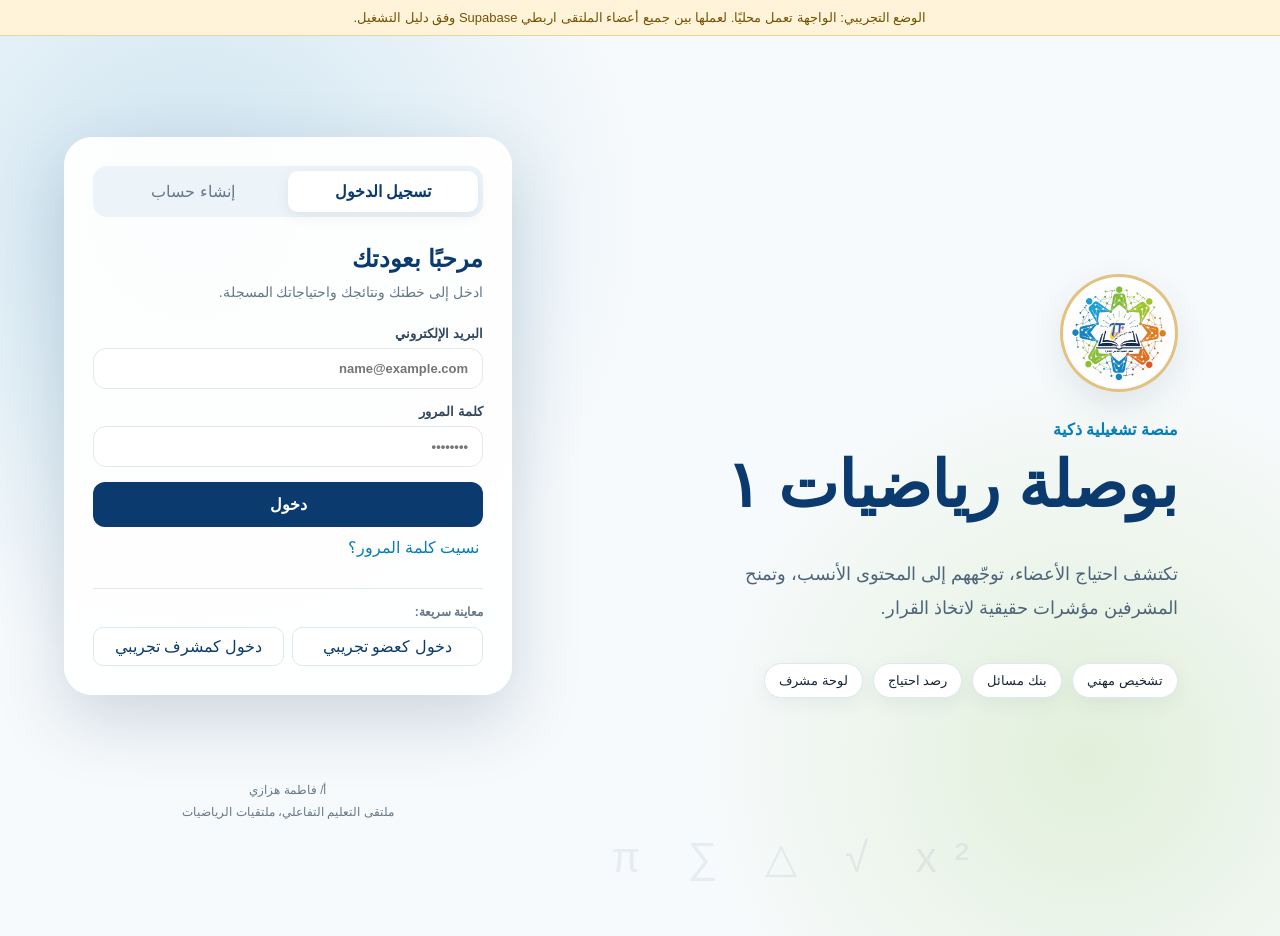
==== index.html @ 0e68ba6b "Add files via upload" ====
<!doctype html>
<html lang="ar" dir="rtl">
<head>
  <meta charset="utf-8">
  <meta name="viewport" content="width=device-width,initial-scale=1,viewport-fit=cover">
  <meta name="theme-color" content="#0b3a6f">
  <meta name="description" content="بوصلة رياضيات ١: منصة تشغيلية لاكتشاف احتياج أعضاء ملتقى الرياضيات ودعم الاستعداد للرخصة المهنية.">
  <title>بوصلة رياضيات ١</title>
  <link rel="icon" href="assets/images/logo.jpg">
  <link rel="manifest" href="manifest.webmanifest">
  <link rel="stylesheet" href="css/app.css">
</head>
<body>
  <div id="connectionBanner" class="connection-banner hidden" role="status"></div>

  <main id="authView" class="auth-layout">
    <section class="auth-brand" aria-label="تعريف المنصة">
      <div class="brand-logo"><img src="assets/images/logo.jpg" alt="شعار ملتقى التعليم التفاعلي"></div>
      <span class="eyebrow">منصة تشغيلية ذكية</span>
      <h1>بوصلة رياضيات ١</h1>
      <p>تكتشف احتياج الأعضاء، توجّههم إلى المحتوى الأنسب، وتمنح المشرفين مؤشرات حقيقية لاتخاذ القرار.</p>
      <div class="auth-features">
        <span>تشخيص مهني</span><span>بنك مسائل</span><span>رصد احتياج</span><span>لوحة مشرف</span>
      </div>
    </section>

    <section class="auth-panel" aria-label="الدخول إلى المنصة">
      <div class="auth-card">
        <div class="auth-tabs" role="tablist">
          <button id="loginTab" class="active" type="button" role="tab" aria-selected="true">تسجيل الدخول</button>
          <button id="signupTab" type="button" role="tab" aria-selected="false">إنشاء حساب</button>
        </div>

        <form id="loginForm" class="auth-form">
          <h2>مرحبًا بعودتك</h2>
          <p>ادخل إلى خطتك ونتائجك واحتياجاتك المسجلة.</p>
          <label>البريد الإلكتروني<input id="loginEmail" type="email" autocomplete="email" required placeholder="name@example.com"></label>
          <label>كلمة المرور<input id="loginPassword" type="password" autocomplete="current-password" required minlength="6" placeholder="••••••••"></label>
          <button class="primary wide" type="submit">دخول</button>
          <button id="resetPasswordBtn" class="text-button" type="button">نسيت كلمة المرور؟</button>
          <div id="demoAccounts" class="demo-accounts hidden">
            <p><strong>معاينة سريعة:</strong></p>
            <button type="button" data-demo-login="member">دخول كعضو تجريبي</button>
            <button type="button" data-demo-login="supervisor">دخول كمشرف تجريبي</button>
          </div>
        </form>

        <form id="signupForm" class="auth-form hidden">
          <h2>إنشاء حساب عضو</h2>
          <p>يسجل الحساب نتائجك وتقدمك ويرسل احتياجك للمشرفين.</p>
          <label>الاسم الكامل<input id="signupName" type="text" autocomplete="name" required minlength="3"></label>
          <label>البريد الإلكتروني<input id="signupEmail" type="email" autocomplete="email" required></label>
          <label>كلمة المرور<input id="signupPassword" type="password" autocomplete="new-password" required minlength="8"></label>
          <button class="primary wide" type="submit">إنشاء الحساب</button>
        </form>
      </div>
      <p class="auth-footer">أ/ فاطمة هزازي<br>ملتقى التعليم التفاعلي، ملتقيات الرياضيات</p>
    </section>
  </main>

  <div id="appView" class="app-layout hidden">
    <aside class="sidebar">
      <div class="app-brand">
        <img src="assets/images/logo.jpg" alt="شعار الملتقى">
        <div><strong>بوصلة رياضيات ١</strong><small>الرخصة المهنية</small></div>
      </div>
      <nav id="mainNav" class="main-nav" aria-label="التنقل الرئيسي">
        <button class="active" data-page="home"><span>⌂</span>الرئيسية</button>
        <button data-page="diagnostic"><span>◎</span>التشخيص</button>
        <button data-page="practice"><span>∑</span>بنك المسائل</button>
        <button data-page="needs"><span>✦</span>احتياجي</button>
        <button data-page="courses"><span>▤</span>الدورات</button>
        <button class="staff-only hidden" data-page="supervisor"><span>◫</span>نبض الملتقى</button>
        <button class="staff-only hidden" data-page="content"><span>⚙</span>إدارة المحتوى</button>
      </nav>
      <div class="sidebar-note">
        <strong>قاعدة مهمة</strong>
        <p>الأسئلة تدريبية مستقلة، وليست أسئلة رسمية أو مسربة.</p>
      </div>
      <footer>أ/ فاطمة هزازي<br>ملتقى التعليم التفاعلي، ملتقيات الرياضيات</footer>
    </aside>

    <section class="workspace">
      <header class="topbar">
        <div><h2 id="pageTitle">الرئيسية</h2><p id="pageSubtitle">مؤشراتك الشخصية وخطوتك التالية</p></div>
        <div class="user-area">
          <div class="user-chip"><span id="userInitial">ف</span><div><strong id="userName">عضو</strong><small id="userRole">عضو</small></div></div>
          <button id="refreshBtn" class="icon-button" type="button" title="تحديث البيانات">↻</button>
          <button id="logoutBtn" class="ghost" type="button">خروج</button>
        </div>
      </header>

      <div id="pageHome" class="page active">
        <section class="hero">
          <div>
            <span id="modeBadge" class="badge">بيانات حقيقية</span>
            <h3 id="welcomeTitle">أهلًا بك</h3>
            <p id="welcomeText">ابدأ التشخيص ليبني النظام بصمة احتياجك ويقترح أولويات المراجعة.</p>
            <div class="actions"><button class="primary" type="button" data-go="diagnostic">ابدأ التشخيص</button><button class="secondary" type="button" data-go="practice">حل مسألة</button></div>
          </div>
          <div class="readiness"><div id="readinessRing" class="ring"><strong id="readinessValue">٠٪</strong><span>الجاهزية</span></div></div>
        </section>

        <section id="memberMetrics" class="metrics-grid"></section>

        <section class="content-grid two">
          <article class="panel">
            <div class="panel-head"><div><h3>خريطة المهارات</h3><p>آخر مستوى مسجل في كل مجال</p></div><button class="link-button" type="button" data-go="diagnostic">تحديث التشخيص</button></div>
            <div id="skillProgress" class="progress-list"></div>
          </article>
          <article class="panel">
            <div class="panel-head"><div><h3>الخطوة المقترحة</h3><p>تتغير وفق أدائك واحتياجك</p></div></div>
            <div id="nextAction" class="next-action"></div>
          </article>
        </section>

        <section class="panel">
          <div class="panel-head"><div><h3>إعلانات الملتقى</h3><p>آخر التنبيهات والدورات واللقاءات</p></div></div>
          <div id="announcementsList" class="announcement-list"></div>
        </section>
      </div>

      <div id="pageDiagnostic" class="page">
        <section id="diagnosticIntro" class="panel diagnostic-intro">
          <span class="badge">١٠ أسئلة</span>
          <h3>رادار الاحتياج المهني</h3>
          <p>يقيس الفهم الرياضي، الاستدلال، وتحليل أخطاء المتعلمين. تحفظ النتيجة في حسابك وتظهر للمشرف بصورة إجمالية.</p>
          <ul><li>سؤال واحد في كل خطوة</li><li>شرح بعد كل إجابة</li><li>خريطة مهارات في النهاية</li></ul>
          <button id="startDiagnosticBtn" class="primary" type="button">ابدأ الآن</button>
        </section>
        <section id="diagnosticRunner" class="panel hidden">
          <div class="quiz-head"><div><span id="diagnosticCounter" class="badge"></span><h3 id="diagnosticSkill"></h3></div><div id="diagnosticTimer" class="timer">٠٠:٠٠</div></div>
          <div class="step-track"><i id="diagnosticTrack"></i></div>
          <p id="diagnosticQuestion" class="question-text"></p>
          <div id="diagnosticOptions" class="options"></div>
          <div id="diagnosticFeedback" class="feedback hidden" aria-live="polite"></div>
          <div class="quiz-actions"><button id="diagnosticCheckBtn" class="primary" type="button">تحقق</button><button id="diagnosticNextBtn" class="primary hidden" type="button">التالي</button></div>
        </section>
        <section id="diagnosticResult" class="panel hidden"></section>
      </div>

      <div id="pagePractice" class="page">
        <section class="panel">
          <div class="panel-head"><div><h3>بنك المسائل المهني</h3><p>اختاري المجال والمستوى، ثم حلي المسألة واكتشفي الفخ الشائع.</p></div><span id="questionCount" class="badge"></span></div>
          <div class="filters">
            <label>المجال<select id="practiceSkill"></select></label>
            <label>المستوى<select id="practiceDifficulty"><option value="">كل المستويات</option><option>متوسط</option><option>متقدم</option></select></label>
            <button id="loadQuestionsBtn" class="secondary" type="button">تحديث القائمة</button>
          </div>
          <div id="practiceList" class="question-grid"></div>
        </section>
      </div>

      <div id="pageNeeds" class="page">
        <section class="content-grid two">
          <article class="panel">
            <div class="panel-head"><div><h3>أرسل احتياجك</h3><p>يصل إلى لوحة المشرف ويُتابع حتى المعالجة.</p></div></div>
            <form id="needForm" class="stack-form">
              <label>نوع الاحتياج<select id="needType" required><option value="">اختر</option><option>شرح مبسط</option><option>تدريب على السرعة</option><option>دورة متخصصة</option><option>خطة بداية</option><option>مسألة صعبة</option><option>مادة إثرائية</option></select></label>
              <label>المجال<select id="needSkill"><option value="">عام</option></select></label>
              <label>التفاصيل<textarea id="needDetails" rows="5" maxlength="700" required placeholder="اكتب المهارة أو المشكلة التي تحتاج دعمًا فيها..."></textarea></label>
              <button class="primary" type="submit">إرسال الاحتياج</button>
            </form>
          </article>
          <article class="panel">
            <div class="panel-head"><div><h3>طلباتي</h3><p>حالة المتابعة لدى مشرفي الملتقى</p></div></div>
            <div id="myNeedsList" class="request-list"></div>
          </article>
        </section>
      </div>

      <div id="pageCourses" class="page">
        <section class="panel">
          <div class="panel-head"><div><h3>الدورات والمسارات</h3><p>مصادر موثقة ومسارات يضيفها مشرفو الملتقى.</p></div></div>
          <div id="coursesGrid" class="course-grid"></div>
        </section>
      </div>

      <div id="pageSupervisor" class="page staff-only hidden">
        <section id="supervisorMetrics" class="metrics-grid"></section>
        <section class="content-grid two">
          <article class="panel">
            <div class="panel-head"><div><h3>أكثر المهارات احتياجًا</h3><p>مبنية على أخطاء الأعضاء وطلبات الدعم</p></div></div>
            <div id="weakSkillsTable" class="table-wrap"></div>
          </article>
          <article class="panel">
            <div class="panel-head"><div><h3>أنواع الاحتياج</h3><p>لتحديد الدورة أو اللقاء التالي</p></div></div>
            <div id="needsSummary" class="progress-list"></div>
          </article>
        </section>
        <section class="panel">
          <div class="panel-head"><div><h3>طلبات الاحتياج الحديثة</h3><p>يمكن تحديث حالة كل طلب</p></div><button id="exportNeedsBtn" class="secondary" type="button">تصدير CSV</button></div>
          <div id="supervisorNeeds" class="table-wrap"></div>
        </section>
      </div>

      <div id="pageContent" class="page staff-only hidden">
        <section class="panel">
          <div class="content-tabs">
            <button class="active" data-content-tab="questions" type="button">الأسئلة</button>
            <button data-content-tab="courses" type="button">الدورات</button>
            <button data-content-tab="announcements" type="button">الإعلانات</button>
            <button class="admin-only hidden" data-content-tab="members" type="button">الأعضاء والصلاحيات</button>
          </div>
          <div id="contentQuestions" class="content-tab active">
            <div class="panel-head"><div><h3>إدارة بنك الأسئلة</h3><p>إضافة وتعديل وتفعيل الأسئلة من داخل المنصة.</p></div><button id="newQuestionBtn" class="primary" type="button">سؤال جديد</button></div>
            <div id="adminQuestions" class="table-wrap"></div>
          </div>
          <div id="contentCourses" class="content-tab">
            <div class="panel-head"><div><h3>إدارة الدورات</h3><p>روابط الدورات والقنوات والمصادر الخارجية.</p></div><button id="newCourseBtn" class="primary" type="button">دورة جديدة</button></div>
            <div id="adminCourses" class="table-wrap"></div>
          </div>
          <div id="contentAnnouncements" class="content-tab">
            <div class="panel-head"><div><h3>إدارة الإعلانات</h3><p>إعلانات تظهر للأعضاء في الصفحة الرئيسية.</p></div><button id="newAnnouncementBtn" class="primary" type="button">إعلان جديد</button></div>
            <div id="adminAnnouncements" class="table-wrap"></div>
          </div>
          <div id="contentMembers" class="content-tab admin-only hidden">
            <div class="panel-head"><div><h3>الأعضاء والصلاحيات</h3><p>ترقية مشرف أو إعادة الحساب إلى عضو. لا يمكن تعديل دور حسابك الحالي من هذه الشاشة.</p></div></div>
            <div id="adminMembers" class="table-wrap"></div>
          </div>
        </section>
      </div>

      <footer class="app-footer"><span>أ/ فاطمة هزازي</span><span>ملتقى التعليم التفاعلي، ملتقيات الرياضيات</span></footer>
    </section>

    <nav id="mobileNav" class="mobile-nav" aria-label="التنقل على الجوال"></nav>
  </div>

  <div id="modalBackdrop" class="modal-backdrop hidden" role="dialog" aria-modal="true" aria-labelledby="modalTitle">
    <div class="modal">
      <div class="modal-head"><h3 id="modalTitle"></h3><button id="modalClose" class="icon-button" type="button" aria-label="إغلاق">×</button></div>
      <div id="modalBody"></div>
    </div>
  </div>
  <div id="toast" class="toast" aria-live="polite"></div>

  <script src="js/config.js"></script>
  <script type="module" src="js/app.js"></script>
</body>
</html>
---- css/app.css ----
:root{--navy:#0b3a6f;--navy2:#082a50;--blue:#087dbb;--blue2:#36a9d6;--green:#72b92b;--orange:#ef7d10;--red:#c83c48;--gold:#d7a84c;--bg:#f5f8fb;--panel:#fff;--text:#14253a;--muted:#66788a;--line:#dfe8ef;--soft:#edf4f9;--shadow:0 12px 35px rgba(20,55,88,.10);font-family:"Tahoma","Arial",sans-serif}
*{box-sizing:border-box}html{scroll-behavior:smooth}body{margin:0;background:var(--bg);color:var(--text)}button,input,select,textarea{font:inherit}button{cursor:pointer}.hidden{display:none!important}.connection-banner{position:sticky;top:0;z-index:100;padding:10px 16px;text-align:center;background:#fff4d9;color:#735100;border-bottom:1px solid #ead39b;font-size:13px}.connection-banner.online{background:#e9f7ee;color:#235c36;border-color:#bfe1c9}.connection-banner.error{background:#fdecef;color:#8b2731;border-color:#f3bdc4}
.auth-layout{min-height:100vh;display:grid;grid-template-columns:1.1fr .9fr;background:radial-gradient(circle at 15% 20%,rgba(8,125,187,.18),transparent 35%),radial-gradient(circle at 85% 80%,rgba(114,185,43,.16),transparent 30%),#f7fafc}.auth-brand{padding:8vw;display:flex;flex-direction:column;justify-content:center;align-items:flex-start;position:relative;overflow:hidden}.auth-brand:after{content:"π  ∑  △  √  x²";position:absolute;bottom:6%;left:5%;font-size:42px;letter-spacing:18px;color:rgba(11,58,111,.07);direction:ltr}.brand-logo{width:118px;height:118px;border-radius:50%;padding:6px;background:#fff;border:3px solid rgba(215,168,76,.7);box-shadow:var(--shadow);overflow:hidden}.brand-logo img{width:100%;height:100%;object-fit:cover;border-radius:50%}.eyebrow{margin-top:28px;color:var(--blue);font-weight:700}.auth-brand h1{font-size:clamp(38px,5vw,68px);margin:10px 0 16px;color:var(--navy);line-height:1.15}.auth-brand>p{font-size:18px;line-height:1.9;max-width:650px;color:#4e6478}.auth-features{display:flex;gap:10px;flex-wrap:wrap;margin-top:20px}.auth-features span{background:#fff;border:1px solid var(--line);border-radius:999px;padding:9px 14px;font-size:13px;box-shadow:0 6px 20px rgba(20,55,88,.06)}.auth-panel{padding:5vw;display:grid;place-items:center}.auth-card{width:min(460px,100%);background:rgba(255,255,255,.94);border:1px solid #fff;border-radius:28px;padding:28px;box-shadow:0 25px 70px rgba(10,49,86,.18)}.auth-tabs{display:grid;grid-template-columns:1fr 1fr;background:var(--soft);border-radius:14px;padding:5px;margin-bottom:28px}.auth-tabs button{border:0;background:transparent;padding:11px;border-radius:10px;color:var(--muted)}.auth-tabs button.active{background:#fff;color:var(--navy);font-weight:700;box-shadow:0 4px 14px rgba(20,55,88,.08)}.auth-form h2{margin:0 0 8px;color:var(--navy)}.auth-form>p{margin:0 0 22px;color:var(--muted);line-height:1.7;font-size:14px}.auth-form label,.stack-form label,.filters label{display:grid;gap:7px;font-size:13px;font-weight:700;color:#31475d;margin-bottom:15px}.auth-form input,.stack-form input,.stack-form select,.stack-form textarea,.filters select{width:100%;border:1px solid var(--line);border-radius:13px;padding:12px 14px;background:#fff;color:var(--text);outline:none}.auth-form input:focus,.stack-form input:focus,.stack-form select:focus,.stack-form textarea:focus,.filters select:focus{border-color:var(--blue);box-shadow:0 0 0 3px rgba(8,125,187,.12)}.primary,.secondary,.ghost,.text-button,.link-button{border:0;border-radius:12px;padding:11px 16px;transition:.18s}.primary{background:var(--navy);color:#fff;font-weight:700}.primary:hover{background:var(--navy2);transform:translateY(-1px)}.secondary{background:#eaf4fa;color:var(--blue);font-weight:700}.secondary:hover{background:#d9ecf6}.ghost{background:#fff;color:var(--navy);border:1px solid var(--line)}.text-button,.link-button{background:transparent;color:var(--blue);padding-inline:4px}.wide{width:100%;padding:13px}.demo-accounts{margin-top:20px;border-top:1px solid var(--line);padding-top:16px;display:grid;grid-template-columns:1fr 1fr;gap:8px}.demo-accounts p{grid-column:1/-1;margin:0;color:var(--muted);font-size:12px}.demo-accounts button{border:1px solid var(--line);background:#fff;border-radius:10px;padding:9px;color:var(--navy)}.auth-footer{text-align:center;color:var(--muted);font-size:12px;line-height:1.8}
.app-layout{min-height:100vh;display:grid;grid-template-columns:270px minmax(0,1fr)}.sidebar{background:linear-gradient(180deg,var(--navy),var(--navy2));color:#fff;padding:22px 16px;position:sticky;top:0;height:100vh;display:flex;flex-direction:column}.app-brand{display:flex;align-items:center;gap:12px;padding:4px 8px 22px;border-bottom:1px solid rgba(255,255,255,.13)}.app-brand img{width:58px;height:58px;border-radius:50%;object-fit:cover;border:2px solid rgba(255,255,255,.75)}.app-brand strong{display:block;font-size:16px}.app-brand small{color:rgba(255,255,255,.7)}.main-nav{display:grid;gap:6px;margin-top:20px}.main-nav button{border:0;background:transparent;color:rgba(255,255,255,.78);border-radius:13px;padding:12px 14px;text-align:right;display:flex;align-items:center;gap:11px}.main-nav button span{width:24px;text-align:center;font-size:18px}.main-nav button:hover,.main-nav button.active{background:rgba(255,255,255,.13);color:#fff}.sidebar-note{margin-top:auto;background:rgba(255,255,255,.09);border:1px solid rgba(255,255,255,.12);border-radius:17px;padding:14px}.sidebar-note p{font-size:11px;line-height:1.7;color:rgba(255,255,255,.72);margin:7px 0 0}.sidebar footer{text-align:center;color:rgba(255,255,255,.55);font-size:10px;line-height:1.7;padding-top:15px}.workspace{min-width:0;padding:0 28px 26px}.topbar{min-height:92px;display:flex;justify-content:space-between;align-items:center;gap:20px}.topbar h2{margin:0;color:var(--navy);font-size:25px}.topbar p{margin:5px 0 0;color:var(--muted);font-size:13px}.user-area{display:flex;align-items:center;gap:9px}.user-chip{display:flex;align-items:center;gap:9px;background:#fff;border:1px solid var(--line);border-radius:14px;padding:7px 10px}.user-chip>span{width:34px;height:34px;border-radius:11px;background:var(--navy);color:#fff;display:grid;place-items:center;font-weight:700}.user-chip strong,.user-chip small{display:block}.user-chip strong{font-size:12px}.user-chip small{font-size:10px;color:var(--muted)}.icon-button{width:40px;height:40px;border-radius:12px;border:1px solid var(--line);background:#fff;color:var(--navy);display:grid;place-items:center;font-size:18px}.page{display:none}.page.active{display:block}.hero{background:linear-gradient(125deg,var(--navy),#116e9b);color:#fff;border-radius:28px;padding:28px 32px;display:grid;grid-template-columns:1fr 180px;align-items:center;min-height:230px;position:relative;overflow:hidden}.hero:after{content:"";position:absolute;width:300px;height:300px;border:45px solid rgba(255,255,255,.06);border-radius:50%;left:-90px;bottom:-170px}.hero h3{font-size:28px;margin:12px 0}.hero p{color:rgba(255,255,255,.8);line-height:1.8;max-width:700px}.badge{display:inline-flex;align-items:center;gap:6px;background:#eaf4fa;color:var(--blue);padding:6px 10px;border-radius:999px;font-size:11px;font-weight:700}.hero .badge{background:rgba(255,255,255,.14);color:#fff}.actions{display:flex;gap:10px;flex-wrap:wrap;margin-top:18px}.hero .primary{background:#fff;color:var(--navy)}.hero .secondary{background:rgba(255,255,255,.13);color:#fff;border:1px solid rgba(255,255,255,.18)}.readiness{display:grid;place-items:center}.ring{--value:0;width:140px;height:140px;border-radius:50%;display:grid;place-items:center;background:conic-gradient(var(--green) calc(var(--value)*1%),rgba(255,255,255,.18) 0);position:relative}.ring:before{content:"";position:absolute;inset:12px;background:#115a86;border-radius:50%}.ring strong,.ring span{position:relative;z-index:1;display:block;text-align:center}.ring strong{font-size:30px}.ring span{font-size:11px;color:rgba(255,255,255,.7)}.metrics-grid{display:grid;grid-template-columns:repeat(4,minmax(0,1fr));gap:14px;margin:18px 0}.metric-card{background:#fff;border:1px solid var(--line);border-radius:18px;padding:17px;min-height:125px}.metric-card .metric-label{display:flex;justify-content:space-between;color:var(--muted);font-size:12px}.metric-card .metric-value{font-size:27px;font-weight:800;color:var(--navy);margin:15px 0 5px}.metric-card small{color:var(--muted);font-size:11px}.content-grid{display:grid;gap:16px;margin:16px 0}.content-grid.two{grid-template-columns:repeat(2,minmax(0,1fr))}.panel{background:#fff;border:1px solid var(--line);border-radius:21px;padding:20px;box-shadow:0 5px 20px rgba(20,55,88,.04)}.panel-head{display:flex;justify-content:space-between;align-items:flex-start;gap:14px;margin-bottom:16px}.panel-head h3{margin:0 0 5px;color:var(--navy);font-size:17px}.panel-head p{margin:0;color:var(--muted);font-size:12px;line-height:1.6}.progress-list{display:grid;gap:13px}.progress-item{display:grid;grid-template-columns:125px 1fr 45px;align-items:center;gap:10px;font-size:12px}.progress-track{height:10px;background:#e9eff4;border-radius:999px;overflow:hidden}.progress-track i{display:block;height:100%;background:var(--blue);border-radius:inherit}.progress-item strong{text-align:left;color:var(--navy)}.next-action{min-height:220px;display:grid;place-items:center;text-align:center;padding:20px;background:linear-gradient(135deg,#f1f7fb,#fbfcfd);border-radius:17px;border:1px dashed #cbdce7}.next-action .action-icon{font-size:45px}.next-action h4{font-size:20px;color:var(--navy);margin:8px}.next-action p{color:var(--muted);line-height:1.7;font-size:13px}.announcement-list{display:grid;gap:10px}.announcement{border-right:4px solid var(--blue);background:#f7fafc;border-radius:12px;padding:12px 14px}.announcement h4{margin:0 0 5px;font-size:13px}.announcement p{margin:0;color:var(--muted);font-size:12px;line-height:1.7}.announcement time{display:block;color:#91a0af;font-size:10px;margin-top:7px}
.diagnostic-intro{text-align:center;padding:38px}.diagnostic-intro h3{font-size:28px;color:var(--navy);margin:13px}.diagnostic-intro>p{max-width:680px;margin:0 auto;color:var(--muted);line-height:1.8}.diagnostic-intro ul{display:flex;justify-content:center;gap:24px;flex-wrap:wrap;margin:25px 0;padding:0;list-style:none;color:#486075;font-size:13px}.quiz-head{display:flex;justify-content:space-between;align-items:center}.quiz-head h3{margin:7px 0;color:var(--navy)}.timer{font-variant-numeric:tabular-nums;background:var(--soft);padding:9px 13px;border-radius:11px;color:var(--navy)}.step-track{height:8px;background:#e8eff4;border-radius:999px;margin:20px 0 28px;overflow:hidden}.step-track i{display:block;height:100%;width:0;background:linear-gradient(90deg,var(--blue),var(--green));border-radius:inherit;transition:.3s}.question-text{font-size:19px;line-height:1.9;color:#20374d;font-weight:700}.options{display:grid;gap:10px;margin:20px 0}.option{display:flex;align-items:center;gap:12px;width:100%;text-align:right;border:1px solid var(--line);background:#fff;border-radius:13px;padding:13px;color:var(--text)}.option:hover{border-color:#9bc7df;background:#f7fbfd}.option.selected{border-color:var(--blue);background:#eaf5fb}.option.correct{border-color:var(--green);background:#edf8ed}.option.wrong{border-color:var(--red);background:#fdeff1}.option span{width:29px;height:29px;border-radius:9px;background:var(--soft);display:grid;place-items:center;color:var(--navy);font-weight:700}.feedback{padding:14px;border-radius:13px;background:#f1f7fb;border-right:4px solid var(--blue);font-size:13px;line-height:1.8}.feedback.correct{background:#edf8ed;border-color:var(--green)}.feedback.wrong{background:#fdeff1;border-color:var(--red)}.quiz-actions{display:flex;justify-content:flex-end;gap:8px;margin-top:18px}.result-summary{text-align:center}.result-score{font-size:50px;font-weight:800;color:var(--navy)}.result-skills{margin-top:25px}
.filters{display:grid;grid-template-columns:1fr 1fr auto;gap:12px;align-items:end;margin-bottom:18px}.filters label{margin:0}.question-grid{display:grid;grid-template-columns:repeat(2,minmax(0,1fr));gap:13px}.question-card{border:1px solid var(--line);border-radius:17px;padding:16px;background:#fff;display:flex;flex-direction:column}.question-card .q-meta{display:flex;justify-content:space-between;gap:8px;align-items:center}.question-card h4{color:var(--navy);margin:13px 0 8px}.question-card p{color:var(--muted);font-size:12px;line-height:1.7;display:-webkit-box;-webkit-line-clamp:3;-webkit-box-orient:vertical;overflow:hidden}.question-card button{margin-top:auto}.difficulty{font-size:10px;border-radius:999px;padding:5px 8px;background:#fff3df;color:#9b5706}.stack-form textarea{resize:vertical}.request-list{display:grid;gap:10px}.request-card{border:1px solid var(--line);border-radius:14px;padding:13px}.request-card header{display:flex;justify-content:space-between;gap:10px}.request-card h4{margin:0;font-size:13px}.request-card p{color:var(--muted);font-size:12px;line-height:1.7}.status{display:inline-flex;border-radius:999px;padding:5px 8px;font-size:10px}.status.open{background:#fff2df;color:#965300}.status.in_progress{background:#eaf4fa;color:#176d9c}.status.resolved{background:#edf8ed;color:#36763d}.course-grid{display:grid;grid-template-columns:repeat(3,minmax(0,1fr));gap:14px}.course-card{border:1px solid var(--line);border-radius:18px;overflow:hidden;background:#fff;display:flex;flex-direction:column}.course-cover{min-height:112px;background:linear-gradient(135deg,var(--navy),var(--blue));color:#fff;padding:17px;display:flex;justify-content:space-between;align-items:flex-start}.course-cover .course-icon{font-size:34px}.course-body{padding:15px;display:flex;flex-direction:column;flex:1}.course-body h4{margin:0 0 7px;color:var(--navy)}.course-body p{color:var(--muted);font-size:12px;line-height:1.7;flex:1}.course-links{display:flex;gap:7px;flex-wrap:wrap}.course-links a{border-radius:10px;padding:8px 10px;text-decoration:none;font-size:11px;background:#eaf4fa;color:var(--blue);font-weight:700}.course-links a.primary-link{background:var(--navy);color:#fff}
.table-wrap{overflow:auto}.data-table{width:100%;border-collapse:collapse;min-width:680px}.data-table th,.data-table td{text-align:right;padding:11px 9px;border-bottom:1px solid var(--line);font-size:12px;vertical-align:top}.data-table th{color:var(--muted);font-size:11px;background:#f8fafc}.data-table select{border:1px solid var(--line);border-radius:9px;padding:7px;background:#fff}.table-actions{display:flex;gap:5px}.table-actions button{border:0;border-radius:8px;padding:6px 8px;font-size:10px}.table-actions .edit{background:#eaf4fa;color:var(--blue)}.table-actions .toggle{background:#fff2df;color:#965300}.content-tabs{display:flex;gap:7px;border-bottom:1px solid var(--line);padding-bottom:12px;margin-bottom:20px}.content-tabs button{border:0;background:transparent;padding:9px 13px;border-radius:10px;color:var(--muted)}.content-tabs button.active{background:var(--navy);color:#fff}.content-tab{display:none}.content-tab.active{display:block}.app-footer{display:flex;justify-content:space-between;gap:10px;flex-wrap:wrap;color:var(--muted);font-size:11px;border-top:1px solid var(--line);padding-top:18px;margin-top:22px}.mobile-nav{display:none}
.modal-backdrop{position:fixed;inset:0;background:rgba(4,25,45,.62);z-index:200;display:grid;place-items:center;padding:20px}.modal{width:min(720px,100%);max-height:90vh;overflow:auto;background:#fff;border-radius:23px;padding:20px;box-shadow:0 30px 90px rgba(0,0,0,.3)}.modal-head{display:flex;justify-content:space-between;align-items:center;border-bottom:1px solid var(--line);padding-bottom:12px;margin-bottom:16px}.modal-head h3{margin:0;color:var(--navy)}.modal-form{display:grid;grid-template-columns:1fr 1fr;gap:12px}.modal-form label{display:grid;gap:6px;font-size:12px;font-weight:700}.modal-form input,.modal-form select,.modal-form textarea{border:1px solid var(--line);border-radius:11px;padding:10px;width:100%}.modal-form .full{grid-column:1/-1}.modal-actions{grid-column:1/-1;display:flex;justify-content:flex-end;gap:8px}.toast{position:fixed;left:20px;bottom:20px;z-index:300;background:var(--navy2);color:#fff;border-radius:13px;padding:12px 15px;max-width:350px;box-shadow:var(--shadow);opacity:0;transform:translateY(50px);transition:.25s;pointer-events:none;font-size:12px}.toast.show{opacity:1;transform:none}.empty-state{text-align:center;color:var(--muted);padding:35px 15px}.loading{color:var(--muted);padding:20px;text-align:center}
@media(max-width:1100px){.metrics-grid{grid-template-columns:repeat(2,1fr)}.course-grid{grid-template-columns:repeat(2,1fr)}}
@media(max-width:860px){.auth-layout{grid-template-columns:1fr}.auth-brand{padding:45px 24px 20px;align-items:center;text-align:center}.auth-panel{padding:20px 16px 45px}.app-layout{display:block}.sidebar{display:none}.workspace{padding:0 14px 92px}.topbar{min-height:78px}.topbar p{display:none}.user-chip div{display:none}.hero{grid-template-columns:1fr;padding:23px}.readiness{display:none}.content-grid.two{grid-template-columns:1fr}.question-grid{grid-template-columns:1fr}.course-grid{grid-template-columns:1fr 1fr}.mobile-nav{position:fixed;right:8px;left:8px;bottom:8px;z-index:80;background:rgba(255,255,255,.96);backdrop-filter:blur(12px);border:1px solid var(--line);box-shadow:var(--shadow);border-radius:17px;padding:5px;display:grid;grid-template-columns:repeat(5,1fr);gap:3px}.mobile-nav button{border:0;background:transparent;color:var(--muted);border-radius:11px;padding:7px 2px;font-size:8px}.mobile-nav button span{display:block;font-size:16px}.mobile-nav button.active{background:var(--navy);color:#fff}.toast{bottom:85px}}
@media(max-width:590px){.auth-brand h1{font-size:37px}.brand-logo{width:92px;height:92px}.auth-card{padding:20px}.topbar h2{font-size:20px}.user-area .ghost{padding:9px}.metrics-grid{grid-template-columns:1fr}.course-grid{grid-template-columns:1fr}.filters{grid-template-columns:1fr}.panel{padding:15px}.question-text{font-size:16px}.progress-item{grid-template-columns:100px 1fr 40px}.modal-form{grid-template-columns:1fr}.modal-form .full,.modal-actions{grid-column:1}.mobile-nav{grid-template-columns:repeat(5,1fr)}}
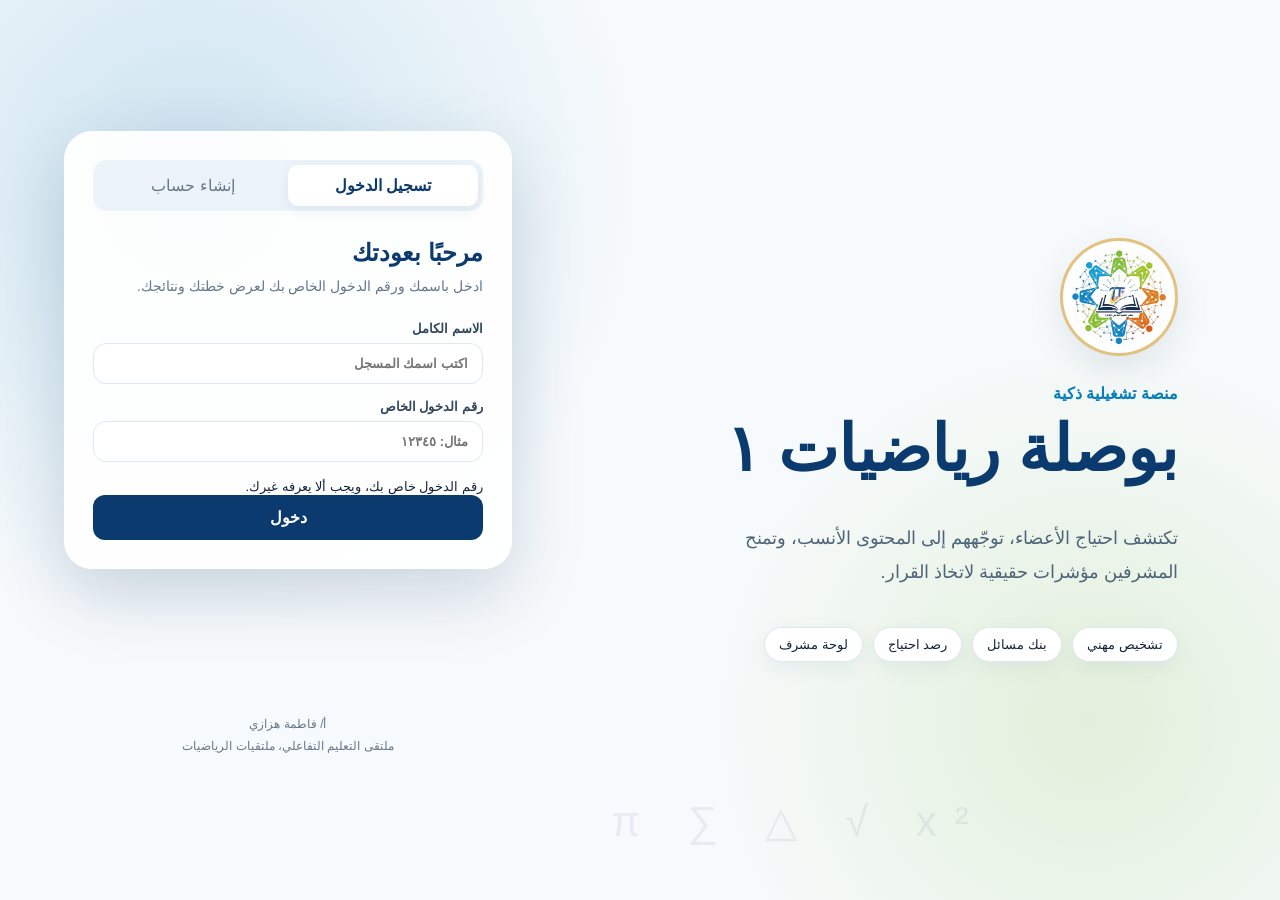
==== commit 4ccc1642: "Add files via upload" ====
--- a/index.html
+++ b/index.html
@@ -33,11 +33,11 @@
 
         <form id="loginForm" class="auth-form">
           <h2>مرحبًا بعودتك</h2>
-          <p>ادخل إلى خطتك ونتائجك واحتياجاتك المسجلة.</p>
-          <label>البريد الإلكتروني<input id="loginEmail" type="email" autocomplete="email" required placeholder="name@example.com"></label>
-          <label>كلمة المرور<input id="loginPassword" type="password" autocomplete="current-password" required minlength="6" placeholder="••••••••"></label>
+          <p>ادخل باسمك ورقم الدخول الخاص بك لعرض خطتك ونتائجك.</p>
+          <label>الاسم الكامل<input id="loginName" type="text" autocomplete="name" required minlength="3" maxlength="80" placeholder="اكتب اسمك المسجل"></label>
+          <label>رقم الدخول الخاص<input id="loginMemberNumber" type="text" inputmode="numeric" autocomplete="username" required minlength="5" maxlength="12" placeholder="مثال: ١٢٣٤٥"></label>
+          <small class="auth-help">رقم الدخول خاص بك، ويجب ألا يعرفه غيرك.</small>
           <button class="primary wide" type="submit">دخول</button>
-          <button id="resetPasswordBtn" class="text-button" type="button">نسيت كلمة المرور؟</button>
           <div id="demoAccounts" class="demo-accounts hidden">
             <p><strong>معاينة سريعة:</strong></p>
             <button type="button" data-demo-login="member">دخول كعضو تجريبي</button>
@@ -47,10 +47,10 @@
 
         <form id="signupForm" class="auth-form hidden">
           <h2>إنشاء حساب عضو</h2>
-          <p>يسجل الحساب نتائجك وتقدمك ويرسل احتياجك للمشرفين.</p>
-          <label>الاسم الكامل<input id="signupName" type="text" autocomplete="name" required minlength="3"></label>
-          <label>البريد الإلكتروني<input id="signupEmail" type="email" autocomplete="email" required></label>
-          <label>كلمة المرور<input id="signupPassword" type="password" autocomplete="new-password" required minlength="8"></label>
+          <p>اختر رقم دخول فريدًا واحفظه؛ ستستخدمه للدخول من أي جهاز.</p>
+          <label>الاسم الكامل<input id="signupName" type="text" autocomplete="name" required minlength="3" maxlength="80"></label>
+          <label>رقم الدخول الخاص<input id="signupMemberNumber" type="text" inputmode="numeric" autocomplete="new-password" required minlength="5" maxlength="12" placeholder="من ٥ إلى ١٢ رقمًا"></label>
+          <small class="auth-help">يفضل اختيار ٨ أرقام أو أكثر وعدم مشاركتها مع الآخرين.</small>
           <button class="primary wide" type="submit">إنشاء الحساب</button>
         </form>
       </div>
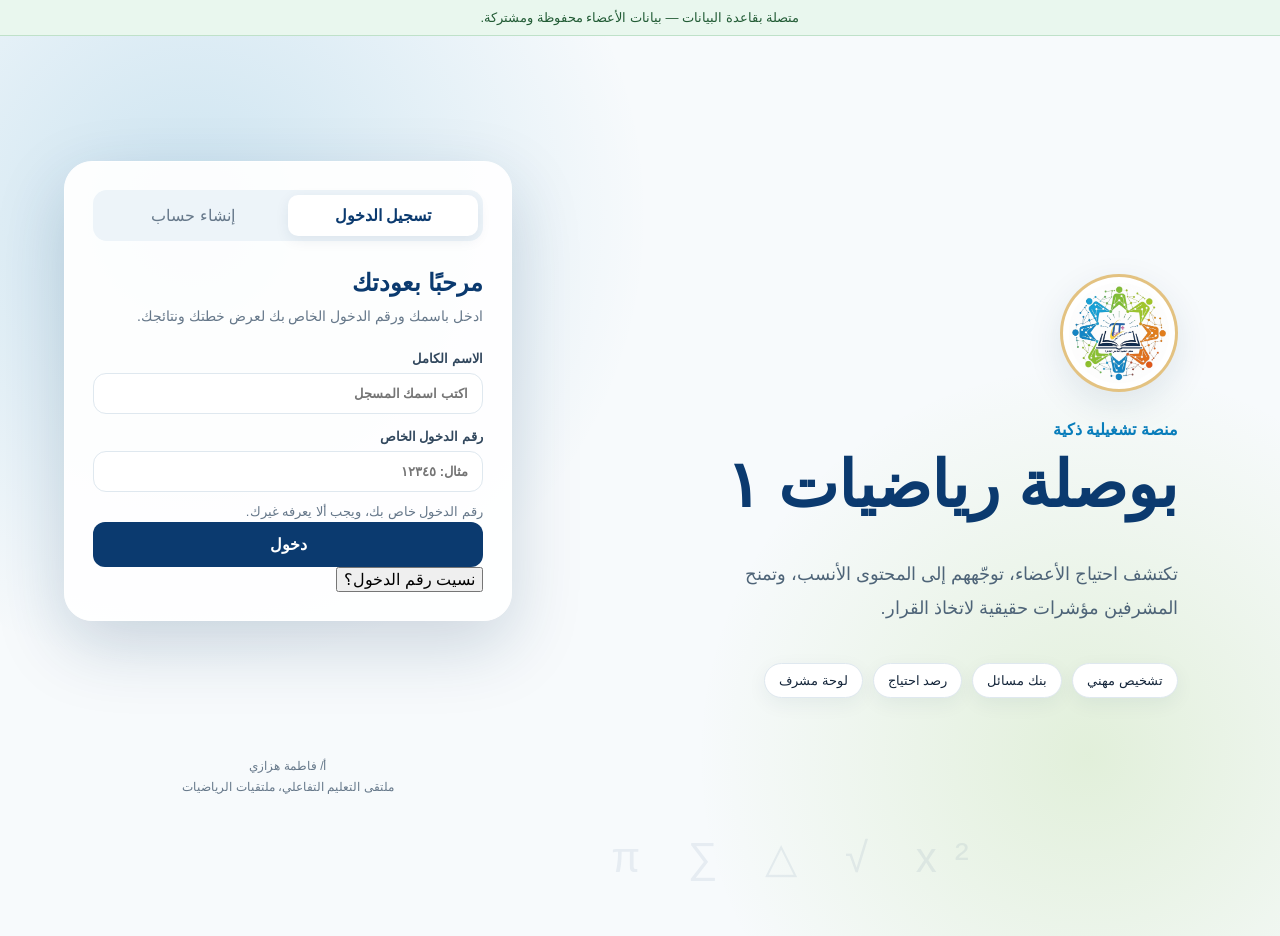
==== commit 8a7697eb: "Add files via upload" ====
--- a/index.html
+++ b/index.html
@@ -8,6 +8,9 @@
   <title>بوصلة رياضيات ١</title>
   <link rel="icon" href="assets/images/logo.jpg">
   <link rel="manifest" href="manifest.webmanifest">
+  <link rel="preconnect" href="https://fonts.googleapis.com">
+  <link rel="preconnect" href="https://fonts.gstatic.com" crossorigin>
+  <link href="https://fonts.googleapis.com/css2?family=Tajawal:wght@400;500;700;800&display=swap" rel="stylesheet">
   <link rel="stylesheet" href="css/app.css">
 </head>
 <body>
@@ -38,6 +41,7 @@
           <label>رقم الدخول الخاص<input id="loginMemberNumber" type="text" inputmode="numeric" autocomplete="username" required minlength="5" maxlength="12" placeholder="مثال: ١٢٣٤٥"></label>
           <small class="auth-help">رقم الدخول خاص بك، ويجب ألا يعرفه غيرك.</small>
           <button class="primary wide" type="submit">دخول</button>
+          <button id="forgotAccessBtn" class="auth-recovery-link" type="button">نسيت رقم الدخول؟</button>
           <div id="demoAccounts" class="demo-accounts hidden">
             <p><strong>معاينة سريعة:</strong></p>
             <button type="button" data-demo-login="member">دخول كعضو تجريبي</button>
--- a/css/app.css
+++ b/css/app.css
@@ -9,3 +9,5 @@
 @media(max-width:1100px){.metrics-grid{grid-template-columns:repeat(2,1fr)}.course-grid{grid-template-columns:repeat(2,1fr)}}
 @media(max-width:860px){.auth-layout{grid-template-columns:1fr}.auth-brand{padding:45px 24px 20px;align-items:center;text-align:center}.auth-panel{padding:20px 16px 45px}.app-layout{display:block}.sidebar{display:none}.workspace{padding:0 14px 92px}.topbar{min-height:78px}.topbar p{display:none}.user-chip div{display:none}.hero{grid-template-columns:1fr;padding:23px}.readiness{display:none}.content-grid.two{grid-template-columns:1fr}.question-grid{grid-template-columns:1fr}.course-grid{grid-template-columns:1fr 1fr}.mobile-nav{position:fixed;right:8px;left:8px;bottom:8px;z-index:80;background:rgba(255,255,255,.96);backdrop-filter:blur(12px);border:1px solid var(--line);box-shadow:var(--shadow);border-radius:17px;padding:5px;display:grid;grid-template-columns:repeat(5,1fr);gap:3px}.mobile-nav button{border:0;background:transparent;color:var(--muted);border-radius:11px;padding:7px 2px;font-size:8px}.mobile-nav button span{display:block;font-size:16px}.mobile-nav button.active{background:var(--navy);color:#fff}.toast{bottom:85px}}
 @media(max-width:590px){.auth-brand h1{font-size:37px}.brand-logo{width:92px;height:92px}.auth-card{padding:20px}.topbar h2{font-size:20px}.user-area .ghost{padding:9px}.metrics-grid{grid-template-columns:1fr}.course-grid{grid-template-columns:1fr}.filters{grid-template-columns:1fr}.panel{padding:15px}.question-text{font-size:16px}.progress-item{grid-template-columns:100px 1fr 40px}.modal-form{grid-template-columns:1fr}.modal-form .full,.modal-actions{grid-column:1}.mobile-nav{grid-template-columns:repeat(5,1fr)}}
+
+.auth-help{display:block;margin-top:-.35rem;color:var(--muted);font-size:.82rem;line-height:1.6}
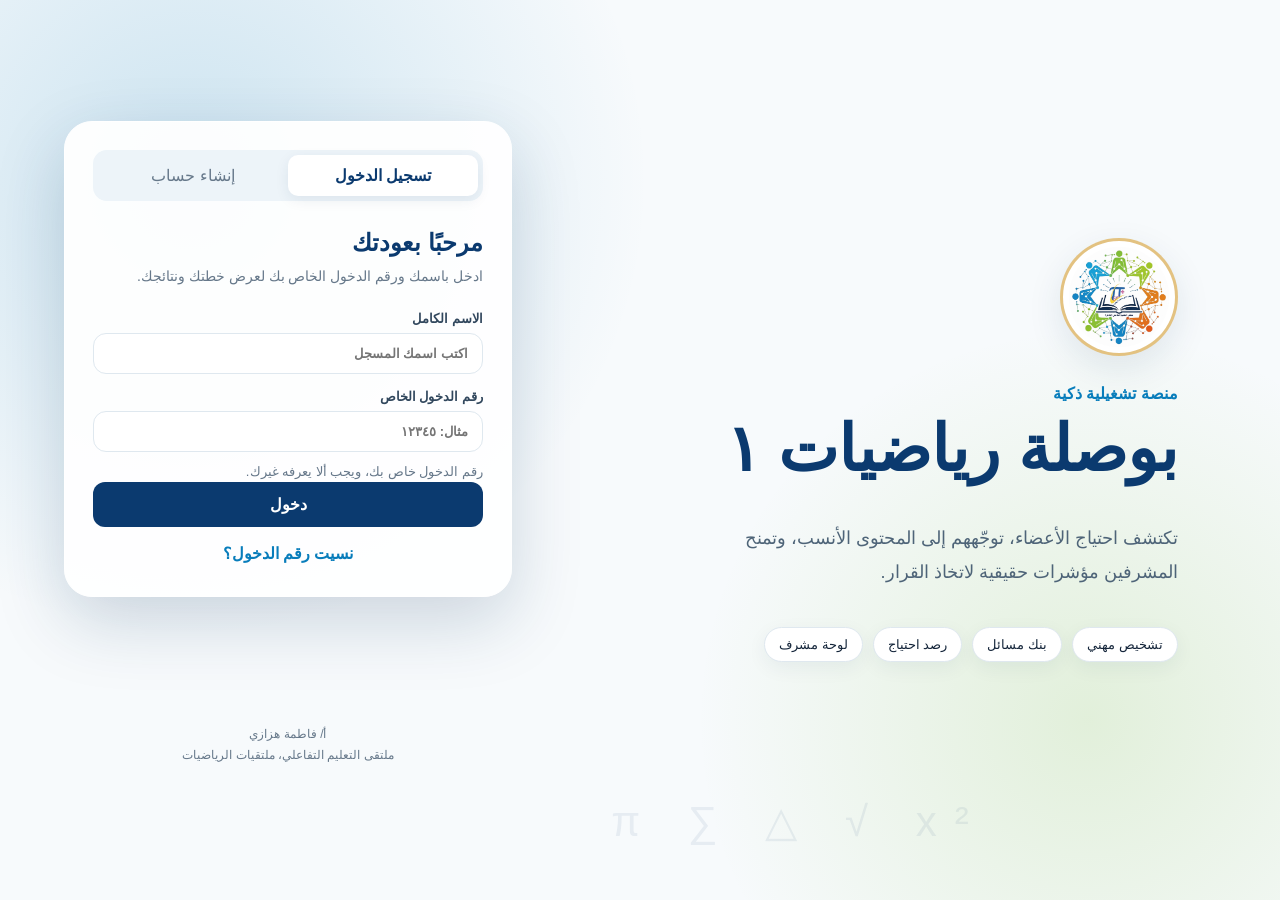
==== commit 290c4557: "Add files via upload" ====
--- a/index.html
+++ b/index.html
@@ -205,6 +205,7 @@
             <button data-content-tab="courses" type="button">الدورات</button>
             <button data-content-tab="announcements" type="button">الإعلانات</button>
             <button class="admin-only hidden" data-content-tab="members" type="button">الأعضاء والصلاحيات</button>
+            <button class="admin-only hidden" data-content-tab="recoveries" type="button">طلبات استعادة الدخول</button>
           </div>
           <div id="contentQuestions" class="content-tab active">
             <div class="panel-head"><div><h3>إدارة بنك الأسئلة</h3><p>إضافة وتعديل وتفعيل الأسئلة من داخل المنصة.</p></div><button id="newQuestionBtn" class="primary" type="button">سؤال جديد</button></div>
@@ -221,6 +222,13 @@
           <div id="contentMembers" class="content-tab admin-only hidden">
             <div class="panel-head"><div><h3>الأعضاء والصلاحيات</h3><p>ترقية مشرف أو إعادة الحساب إلى عضو. لا يمكن تعديل دور حسابك الحالي من هذه الشاشة.</p></div></div>
             <div id="adminMembers" class="table-wrap"></div>
+          </div>
+          <div id="contentRecoveries" class="content-tab admin-only hidden">
+            <div class="panel-head">
+              <div><h3>طلبات استعادة رقم الدخول</h3><p>راجعي هوية العضو خارج المنصة أولًا، ثم اختاري حسابه ووافقي على الطلب. يحصل العضو على الرقم داخل نافذة الاستعادة باستخدام رمز المتابعة.</p></div>
+              <button id="refreshRecoveriesBtn" class="secondary" type="button">تحديث الطلبات</button>
+            </div>
+            <div id="adminRecoveries" class="table-wrap"></div>
           </div>
         </section>
       </div>
--- a/css/app.css
+++ b/css/app.css
@@ -1,5 +1,5 @@
-:root{--navy:#0b3a6f;--navy2:#082a50;--blue:#087dbb;--blue2:#36a9d6;--green:#72b92b;--orange:#ef7d10;--red:#c83c48;--gold:#d7a84c;--bg:#f5f8fb;--panel:#fff;--text:#14253a;--muted:#66788a;--line:#dfe8ef;--soft:#edf4f9;--shadow:0 12px 35px rgba(20,55,88,.10);font-family:"Tahoma","Arial",sans-serif}
-*{box-sizing:border-box}html{scroll-behavior:smooth}body{margin:0;background:var(--bg);color:var(--text)}button,input,select,textarea{font:inherit}button{cursor:pointer}.hidden{display:none!important}.connection-banner{position:sticky;top:0;z-index:100;padding:10px 16px;text-align:center;background:#fff4d9;color:#735100;border-bottom:1px solid #ead39b;font-size:13px}.connection-banner.online{background:#e9f7ee;color:#235c36;border-color:#bfe1c9}.connection-banner.error{background:#fdecef;color:#8b2731;border-color:#f3bdc4}
+:root{--navy:#0b3a6f;--navy2:#082a50;--blue:#087dbb;--blue2:#36a9d6;--green:#72b92b;--orange:#ef7d10;--red:#c83c48;--gold:#d7a84c;--bg:#f5f8fb;--panel:#fff;--text:#14253a;--muted:#66788a;--line:#dfe8ef;--soft:#edf4f9;--shadow:0 12px 35px rgba(20,55,88,.10);font-family:"Tajawal","Segoe UI",Tahoma,Arial,sans-serif}
+*{box-sizing:border-box}html{scroll-behavior:smooth}body{margin:0;background:var(--bg);color:var(--text);font-family:"Tajawal","Segoe UI",Tahoma,Arial,sans-serif;-webkit-font-smoothing:antialiased;text-rendering:optimizeLegibility}button,input,select,textarea{font:inherit}button{cursor:pointer}.hidden{display:none!important}.connection-banner{position:sticky;top:0;z-index:100;padding:10px 16px;text-align:center;background:#fff4d9;color:#735100;border-bottom:1px solid #ead39b;font-size:13px}.connection-banner.online{display:none!important}.connection-banner.error{background:#fdecef;color:#8b2731;border-color:#f3bdc4}
 .auth-layout{min-height:100vh;display:grid;grid-template-columns:1.1fr .9fr;background:radial-gradient(circle at 15% 20%,rgba(8,125,187,.18),transparent 35%),radial-gradient(circle at 85% 80%,rgba(114,185,43,.16),transparent 30%),#f7fafc}.auth-brand{padding:8vw;display:flex;flex-direction:column;justify-content:center;align-items:flex-start;position:relative;overflow:hidden}.auth-brand:after{content:"π  ∑  △  √  x²";position:absolute;bottom:6%;left:5%;font-size:42px;letter-spacing:18px;color:rgba(11,58,111,.07);direction:ltr}.brand-logo{width:118px;height:118px;border-radius:50%;padding:6px;background:#fff;border:3px solid rgba(215,168,76,.7);box-shadow:var(--shadow);overflow:hidden}.brand-logo img{width:100%;height:100%;object-fit:cover;border-radius:50%}.eyebrow{margin-top:28px;color:var(--blue);font-weight:700}.auth-brand h1{font-size:clamp(38px,5vw,68px);margin:10px 0 16px;color:var(--navy);line-height:1.15}.auth-brand>p{font-size:18px;line-height:1.9;max-width:650px;color:#4e6478}.auth-features{display:flex;gap:10px;flex-wrap:wrap;margin-top:20px}.auth-features span{background:#fff;border:1px solid var(--line);border-radius:999px;padding:9px 14px;font-size:13px;box-shadow:0 6px 20px rgba(20,55,88,.06)}.auth-panel{padding:5vw;display:grid;place-items:center}.auth-card{width:min(460px,100%);background:rgba(255,255,255,.94);border:1px solid #fff;border-radius:28px;padding:28px;box-shadow:0 25px 70px rgba(10,49,86,.18)}.auth-tabs{display:grid;grid-template-columns:1fr 1fr;background:var(--soft);border-radius:14px;padding:5px;margin-bottom:28px}.auth-tabs button{border:0;background:transparent;padding:11px;border-radius:10px;color:var(--muted)}.auth-tabs button.active{background:#fff;color:var(--navy);font-weight:700;box-shadow:0 4px 14px rgba(20,55,88,.08)}.auth-form h2{margin:0 0 8px;color:var(--navy)}.auth-form>p{margin:0 0 22px;color:var(--muted);line-height:1.7;font-size:14px}.auth-form label,.stack-form label,.filters label{display:grid;gap:7px;font-size:13px;font-weight:700;color:#31475d;margin-bottom:15px}.auth-form input,.stack-form input,.stack-form select,.stack-form textarea,.filters select{width:100%;border:1px solid var(--line);border-radius:13px;padding:12px 14px;background:#fff;color:var(--text);outline:none}.auth-form input:focus,.stack-form input:focus,.stack-form select:focus,.stack-form textarea:focus,.filters select:focus{border-color:var(--blue);box-shadow:0 0 0 3px rgba(8,125,187,.12)}.primary,.secondary,.ghost,.text-button,.link-button{border:0;border-radius:12px;padding:11px 16px;transition:.18s}.primary{background:var(--navy);color:#fff;font-weight:700}.primary:hover{background:var(--navy2);transform:translateY(-1px)}.secondary{background:#eaf4fa;color:var(--blue);font-weight:700}.secondary:hover{background:#d9ecf6}.ghost{background:#fff;color:var(--navy);border:1px solid var(--line)}.text-button,.link-button{background:transparent;color:var(--blue);padding-inline:4px}.wide{width:100%;padding:13px}.demo-accounts{margin-top:20px;border-top:1px solid var(--line);padding-top:16px;display:grid;grid-template-columns:1fr 1fr;gap:8px}.demo-accounts p{grid-column:1/-1;margin:0;color:var(--muted);font-size:12px}.demo-accounts button{border:1px solid var(--line);background:#fff;border-radius:10px;padding:9px;color:var(--navy)}.auth-footer{text-align:center;color:var(--muted);font-size:12px;line-height:1.8}
 .app-layout{min-height:100vh;display:grid;grid-template-columns:270px minmax(0,1fr)}.sidebar{background:linear-gradient(180deg,var(--navy),var(--navy2));color:#fff;padding:22px 16px;position:sticky;top:0;height:100vh;display:flex;flex-direction:column}.app-brand{display:flex;align-items:center;gap:12px;padding:4px 8px 22px;border-bottom:1px solid rgba(255,255,255,.13)}.app-brand img{width:58px;height:58px;border-radius:50%;object-fit:cover;border:2px solid rgba(255,255,255,.75)}.app-brand strong{display:block;font-size:16px}.app-brand small{color:rgba(255,255,255,.7)}.main-nav{display:grid;gap:6px;margin-top:20px}.main-nav button{border:0;background:transparent;color:rgba(255,255,255,.78);border-radius:13px;padding:12px 14px;text-align:right;display:flex;align-items:center;gap:11px}.main-nav button span{width:24px;text-align:center;font-size:18px}.main-nav button:hover,.main-nav button.active{background:rgba(255,255,255,.13);color:#fff}.sidebar-note{margin-top:auto;background:rgba(255,255,255,.09);border:1px solid rgba(255,255,255,.12);border-radius:17px;padding:14px}.sidebar-note p{font-size:11px;line-height:1.7;color:rgba(255,255,255,.72);margin:7px 0 0}.sidebar footer{text-align:center;color:rgba(255,255,255,.55);font-size:10px;line-height:1.7;padding-top:15px}.workspace{min-width:0;padding:0 28px 26px}.topbar{min-height:92px;display:flex;justify-content:space-between;align-items:center;gap:20px}.topbar h2{margin:0;color:var(--navy);font-size:25px}.topbar p{margin:5px 0 0;color:var(--muted);font-size:13px}.user-area{display:flex;align-items:center;gap:9px}.user-chip{display:flex;align-items:center;gap:9px;background:#fff;border:1px solid var(--line);border-radius:14px;padding:7px 10px}.user-chip>span{width:34px;height:34px;border-radius:11px;background:var(--navy);color:#fff;display:grid;place-items:center;font-weight:700}.user-chip strong,.user-chip small{display:block}.user-chip strong{font-size:12px}.user-chip small{font-size:10px;color:var(--muted)}.icon-button{width:40px;height:40px;border-radius:12px;border:1px solid var(--line);background:#fff;color:var(--navy);display:grid;place-items:center;font-size:18px}.page{display:none}.page.active{display:block}.hero{background:linear-gradient(125deg,var(--navy),#116e9b);color:#fff;border-radius:28px;padding:28px 32px;display:grid;grid-template-columns:1fr 180px;align-items:center;min-height:230px;position:relative;overflow:hidden}.hero:after{content:"";position:absolute;width:300px;height:300px;border:45px solid rgba(255,255,255,.06);border-radius:50%;left:-90px;bottom:-170px}.hero h3{font-size:28px;margin:12px 0}.hero p{color:rgba(255,255,255,.8);line-height:1.8;max-width:700px}.badge{display:inline-flex;align-items:center;gap:6px;background:#eaf4fa;color:var(--blue);padding:6px 10px;border-radius:999px;font-size:11px;font-weight:700}.hero .badge{background:rgba(255,255,255,.14);color:#fff}.actions{display:flex;gap:10px;flex-wrap:wrap;margin-top:18px}.hero .primary{background:#fff;color:var(--navy)}.hero .secondary{background:rgba(255,255,255,.13);color:#fff;border:1px solid rgba(255,255,255,.18)}.readiness{display:grid;place-items:center}.ring{--value:0;width:140px;height:140px;border-radius:50%;display:grid;place-items:center;background:conic-gradient(var(--green) calc(var(--value)*1%),rgba(255,255,255,.18) 0);position:relative}.ring:before{content:"";position:absolute;inset:12px;background:#115a86;border-radius:50%}.ring strong,.ring span{position:relative;z-index:1;display:block;text-align:center}.ring strong{font-size:30px}.ring span{font-size:11px;color:rgba(255,255,255,.7)}.metrics-grid{display:grid;grid-template-columns:repeat(4,minmax(0,1fr));gap:14px;margin:18px 0}.metric-card{background:#fff;border:1px solid var(--line);border-radius:18px;padding:17px;min-height:125px}.metric-card .metric-label{display:flex;justify-content:space-between;color:var(--muted);font-size:12px}.metric-card .metric-value{font-size:27px;font-weight:800;color:var(--navy);margin:15px 0 5px}.metric-card small{color:var(--muted);font-size:11px}.content-grid{display:grid;gap:16px;margin:16px 0}.content-grid.two{grid-template-columns:repeat(2,minmax(0,1fr))}.panel{background:#fff;border:1px solid var(--line);border-radius:21px;padding:20px;box-shadow:0 5px 20px rgba(20,55,88,.04)}.panel-head{display:flex;justify-content:space-between;align-items:flex-start;gap:14px;margin-bottom:16px}.panel-head h3{margin:0 0 5px;color:var(--navy);font-size:17px}.panel-head p{margin:0;color:var(--muted);font-size:12px;line-height:1.6}.progress-list{display:grid;gap:13px}.progress-item{display:grid;grid-template-columns:125px 1fr 45px;align-items:center;gap:10px;font-size:12px}.progress-track{height:10px;background:#e9eff4;border-radius:999px;overflow:hidden}.progress-track i{display:block;height:100%;background:var(--blue);border-radius:inherit}.progress-item strong{text-align:left;color:var(--navy)}.next-action{min-height:220px;display:grid;place-items:center;text-align:center;padding:20px;background:linear-gradient(135deg,#f1f7fb,#fbfcfd);border-radius:17px;border:1px dashed #cbdce7}.next-action .action-icon{font-size:45px}.next-action h4{font-size:20px;color:var(--navy);margin:8px}.next-action p{color:var(--muted);line-height:1.7;font-size:13px}.announcement-list{display:grid;gap:10px}.announcement{border-right:4px solid var(--blue);background:#f7fafc;border-radius:12px;padding:12px 14px}.announcement h4{margin:0 0 5px;font-size:13px}.announcement p{margin:0;color:var(--muted);font-size:12px;line-height:1.7}.announcement time{display:block;color:#91a0af;font-size:10px;margin-top:7px}
 .diagnostic-intro{text-align:center;padding:38px}.diagnostic-intro h3{font-size:28px;color:var(--navy);margin:13px}.diagnostic-intro>p{max-width:680px;margin:0 auto;color:var(--muted);line-height:1.8}.diagnostic-intro ul{display:flex;justify-content:center;gap:24px;flex-wrap:wrap;margin:25px 0;padding:0;list-style:none;color:#486075;font-size:13px}.quiz-head{display:flex;justify-content:space-between;align-items:center}.quiz-head h3{margin:7px 0;color:var(--navy)}.timer{font-variant-numeric:tabular-nums;background:var(--soft);padding:9px 13px;border-radius:11px;color:var(--navy)}.step-track{height:8px;background:#e8eff4;border-radius:999px;margin:20px 0 28px;overflow:hidden}.step-track i{display:block;height:100%;width:0;background:linear-gradient(90deg,var(--blue),var(--green));border-radius:inherit;transition:.3s}.question-text{font-size:19px;line-height:1.9;color:#20374d;font-weight:700}.options{display:grid;gap:10px;margin:20px 0}.option{display:flex;align-items:center;gap:12px;width:100%;text-align:right;border:1px solid var(--line);background:#fff;border-radius:13px;padding:13px;color:var(--text)}.option:hover{border-color:#9bc7df;background:#f7fbfd}.option.selected{border-color:var(--blue);background:#eaf5fb}.option.correct{border-color:var(--green);background:#edf8ed}.option.wrong{border-color:var(--red);background:#fdeff1}.option span{width:29px;height:29px;border-radius:9px;background:var(--soft);display:grid;place-items:center;color:var(--navy);font-weight:700}.feedback{padding:14px;border-radius:13px;background:#f1f7fb;border-right:4px solid var(--blue);font-size:13px;line-height:1.8}.feedback.correct{background:#edf8ed;border-color:var(--green)}.feedback.wrong{background:#fdeff1;border-color:var(--red)}.quiz-actions{display:flex;justify-content:flex-end;gap:8px;margin-top:18px}.result-summary{text-align:center}.result-score{font-size:50px;font-weight:800;color:var(--navy)}.result-skills{margin-top:25px}
@@ -11,3 +11,13 @@
 @media(max-width:590px){.auth-brand h1{font-size:37px}.brand-logo{width:92px;height:92px}.auth-card{padding:20px}.topbar h2{font-size:20px}.user-area .ghost{padding:9px}.metrics-grid{grid-template-columns:1fr}.course-grid{grid-template-columns:1fr}.filters{grid-template-columns:1fr}.panel{padding:15px}.question-text{font-size:16px}.progress-item{grid-template-columns:100px 1fr 40px}.modal-form{grid-template-columns:1fr}.modal-form .full,.modal-actions{grid-column:1}.mobile-nav{grid-template-columns:repeat(5,1fr)}}
 
 .auth-help{display:block;margin-top:-.35rem;color:var(--muted);font-size:.82rem;line-height:1.6}
+/* تحسينات الواجهة v1.1 */
+h1,h2,h3,h4,strong,.primary,.secondary,.main-nav button{font-family:"Tajawal","Segoe UI",Tahoma,Arial,sans-serif}
+.auth-recovery-link{display:block;width:max-content;margin:12px auto 0;border:0;background:transparent;color:var(--blue);font-weight:700;padding:5px 8px;text-decoration:none}
+.auth-recovery-link:hover{text-decoration:underline;color:var(--navy)}
+.recovery-info{display:grid;gap:14px;line-height:1.9;color:var(--text)}
+.recovery-info .recovery-icon{width:58px;height:58px;border-radius:18px;display:grid;place-items:center;background:var(--soft);color:var(--navy);font-size:27px}
+.recovery-info p{margin:0;color:var(--muted)}
+.recovery-steps{margin:0;padding:0 22px 0 0;display:grid;gap:8px;color:#31475d}
+.recovery-note{background:#fff7e7;border:1px solid #f0d9a5;border-radius:13px;padding:12px 14px;color:#77530f;font-size:13px}
+
